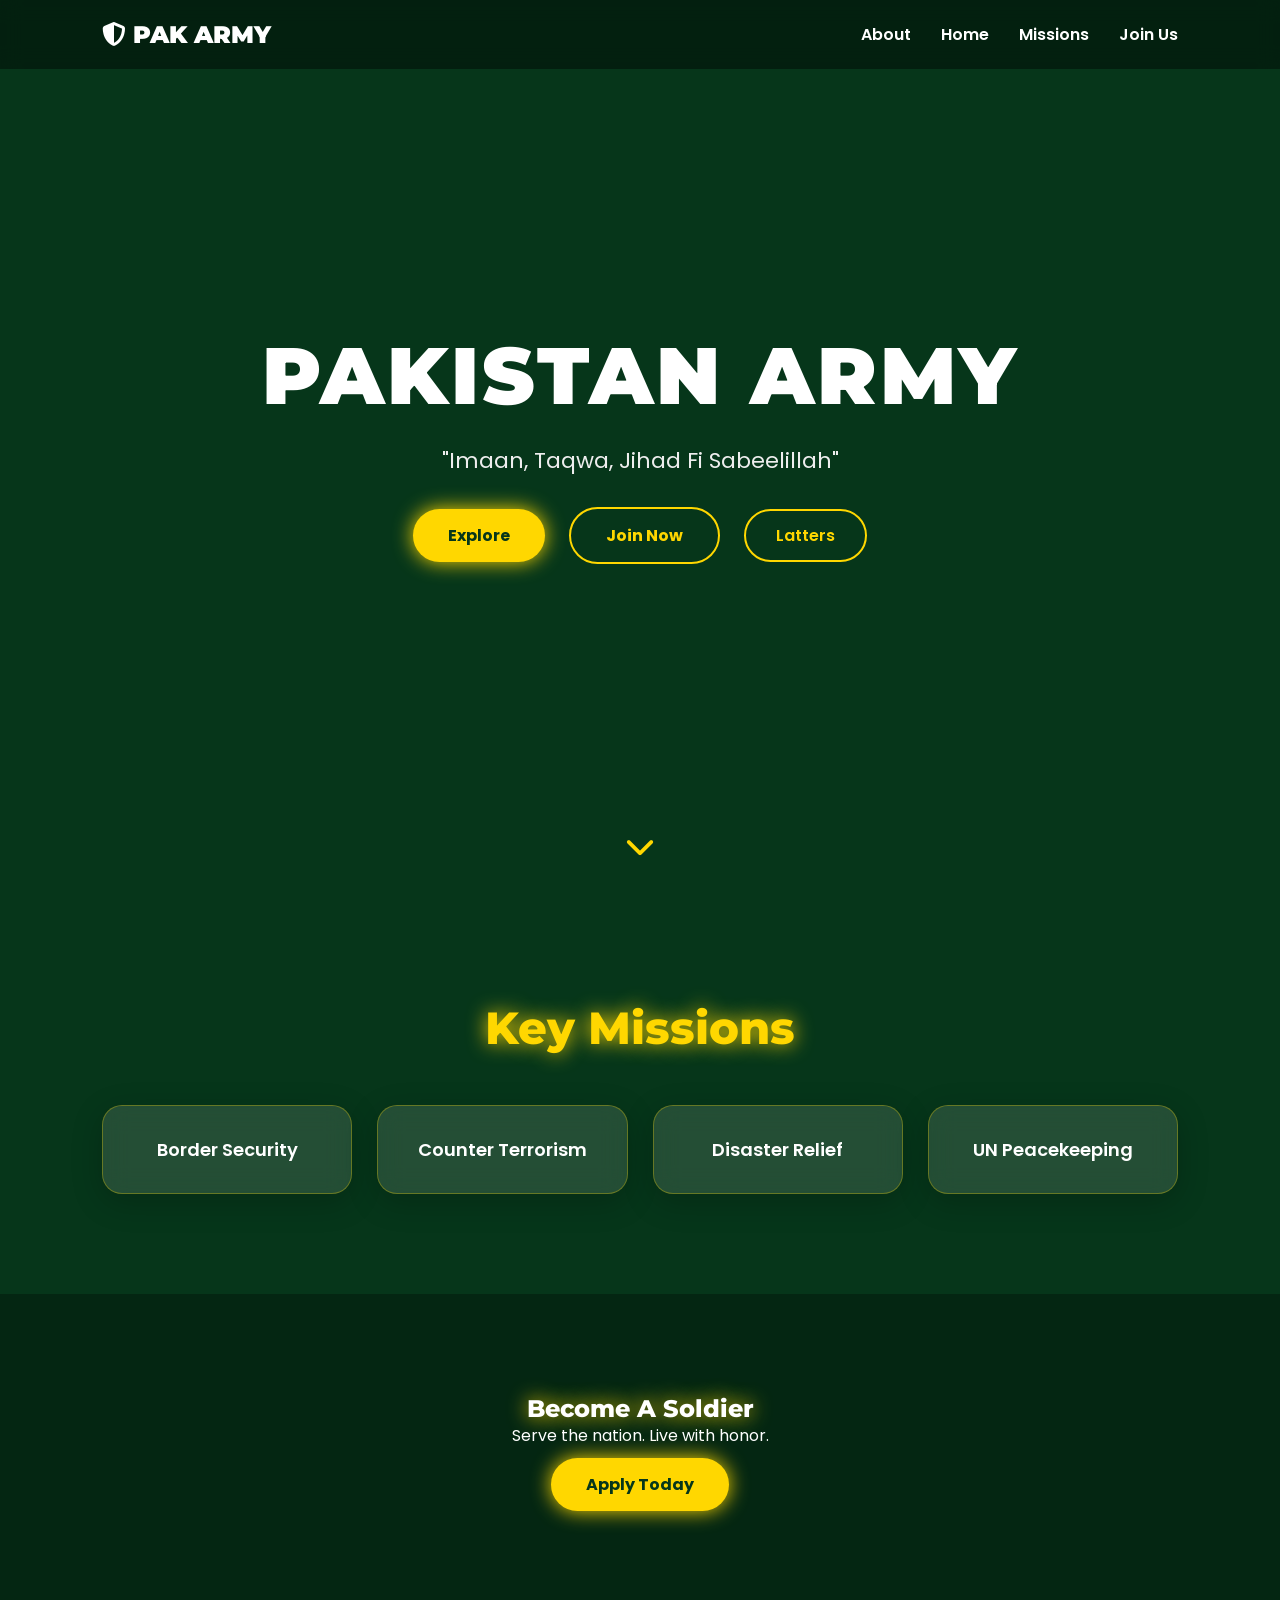
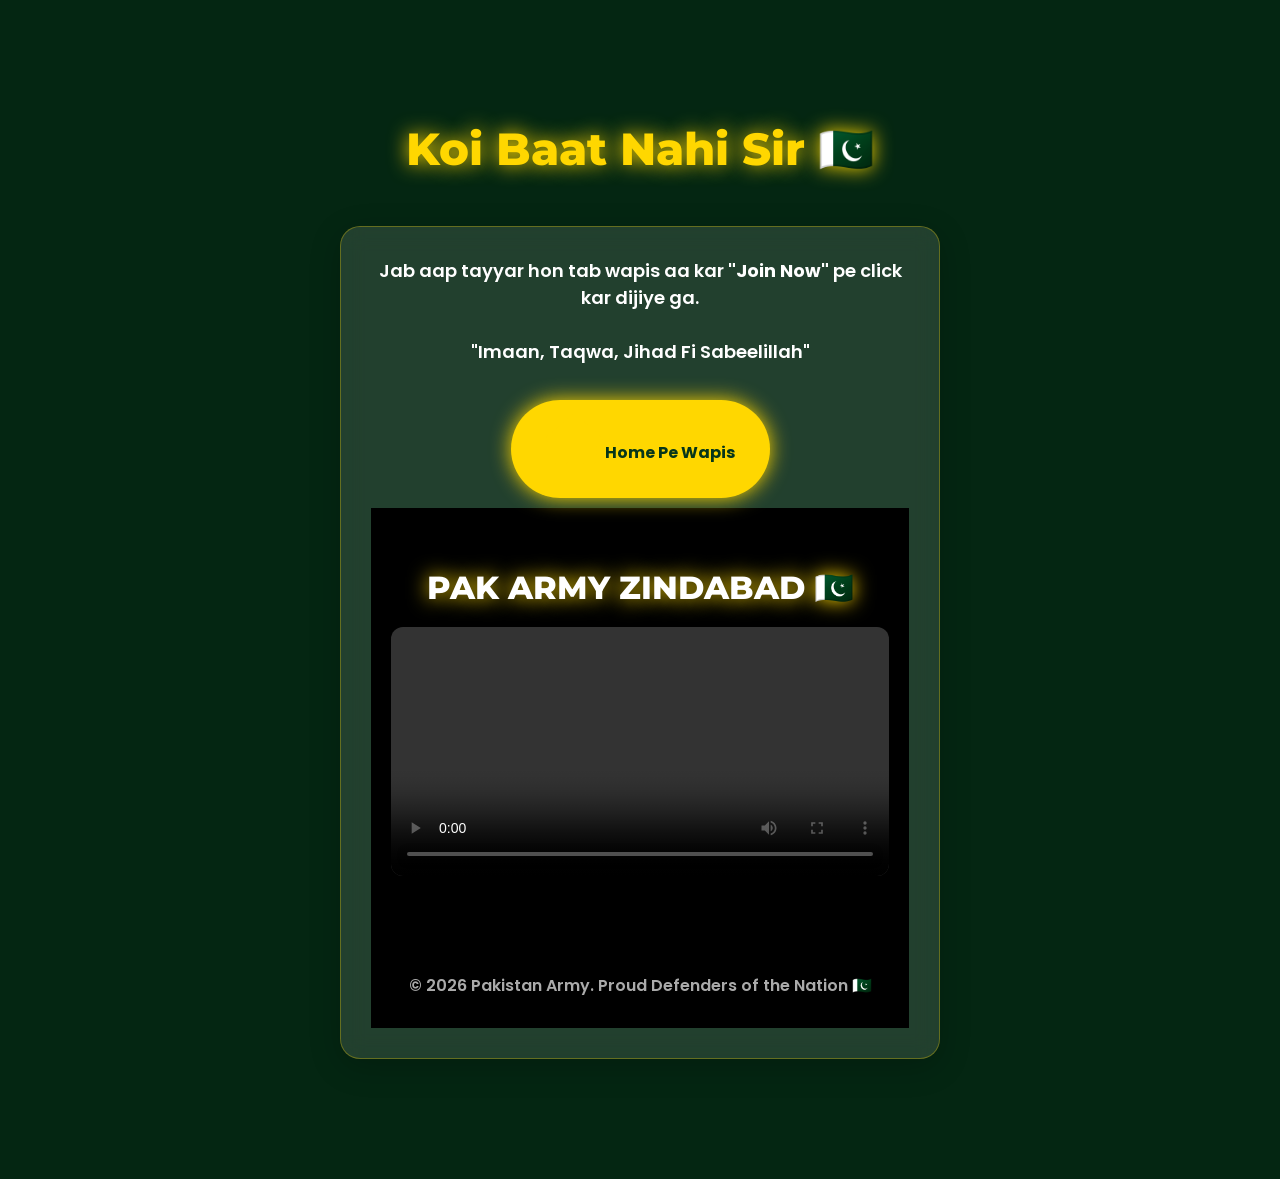
==== index.html @ 4fb8c0ec "Update index.html" ====
<!DOCTYPE html>
<html lang="en">
<head>
<meta charset="UTF-8">
<meta name="viewport" content="width=device-width, initial-scale=1.0">
<title>Pakistan Army - Defenders of Nation</title>
<link rel="stylesheet" href="style.css">
<link href="https://fonts.googleapis.com/css2?family=Montserrat:wght@700;900&family=Poppins:wght@300;400;600&display=swap" rel="stylesheet">
    <link href="https://fonts.googleapis.com/css2?family=Montserrat:wght@800&family=Rajdhani:wght@700&display=swap" rel="stylesheet">
  <link rel="stylesheet" href="https://cdnjs.cloudflare.com/ajax/libs/font-awesome/6.5.0/css/all.min.css">
</head>
<body>
<!-- Background Slideshow -->
<div class="bg-slideshow"></div>
<!-- NAVBAR -->
<header>
  <nav class="navbar">
    <div class="logo"><i class="fa-solid fa-shield-halved"></i> PAK ARMY</div>
    <ul class="nav-links">
     <li><a href="/Army/about.html">About</a></li>
      <li><a href="#home">Home</a></li>
      <li><a href="#missions">Missions</a></li>
      <li><a href="#join">Join Us</a></li>
    </ul>
  </nav>
</header>

<!-- HERO SECTION -->
<section id="home" class="hero">
  <div class="overlay"></div>
  <div class="hero-content">
    <h1>PAKISTAN <span>ARMY</span></h1>
    <p>"Imaan, Taqwa, Jihad Fi Sabeelillah"</p>
    <div class="hero-buttons">
  <a href="/Army/about.html" class="btn btn-glow">Explore</a>
  <a href="join.html" class="btn btn-outline">Join Now</a>
      <a href="#later" class="btn btn-later">Latters</a>
    </div>
  </div>
  <div class="scroll-down"><i class="fa-solid fa-chevron-down"></i></div>
</section>


<!-- MISSIONS -->
<section id="missions" class="missions">
  <h2 class="section-title">Key Missions</h2>
  <div class="mission-grid">
  <div class="mission-item glass-card">Border Security</div>
<div class="mission-item glass-card">Counter Terrorism</div>
 <div class="mission-item glass-card">Disaster Relief</div>
   <div class="mission-item glass-card">UN Peacekeeping</div>
  </div>
</section>

<!-- JOIN -->
<section id="join" class="join">
  <h2>Become A Soldier</h2>
  <p>Serve the nation. Live with honor.</p>
  <a href="#" class="btn btn-glow">Apply Today</a>
</section>
  <!-- I LATTERS SECTION -->
<section id="later" class="join" style="min-height:60vh; padding:100px 20px; text-align:center;">
  <h2 class="section-title">Koi Baat Nahi Sir 🇵🇰</h2>
  <div class="glow-card glass-card" style="max-width:600px; margin:20px auto;">
    <p style="font-size:18px;">
      Jab aap tayyar hon tab wapis aa kar <b>"Join Now"</b> pe click kar dijiye ga. <br><br>
      "Imaan, Taqwa, Jihad Fi Sabeelillah"
    </p>
    <br>
  <a href="#" class="btn btn-glow"><i class="fa-solid fa-house"></i> Home Pe Wapis</a>
 <!-- VIDEO SECTION -->
<section class="video-section">
  <h2>PAK ARMY ZINDABAD 🇵🇰</h2>
  <video controls playsinline>
  <source src="hamid-khan.mp4" type="video/mp4">
   </video>
</section>
<!-- FOOTER -->
<footer>
  <p>© 2026 Pakistan Army. Proud Defenders of the Nation 🇵🇰</p>
  </div>
</section>

</footer>

<script src="script.js"></script>
</body>
    </html>
---- style.css ----
/* ========== VIP HD EFFECT ========== */
:root {
  --gold: #FFD700;
  --dark-green: #001a0f;
  --glow: 0 0 15px var(--gold), 0 0 30px var(--gold);
}

/* VIP MOTA FONT + GOLDEN GLOW */
h1, h2, .logo {
  font-family: 'Montserrat', sans-serif;
  font-weight: 800;
  text-shadow: var(--glow);
  color: #FFFFFF;
}

/* BUTTON GLOW HOVER */
.btn-glow {
  box-shadow: 0 0 10px var(--gold);
  transition: all 0.3s ease;
}
.btn-glow:hover {
  transform: scale(1.05);
  box-shadow: var(--glow);
  background: var(--gold);
  color: var(--dark-green);
}
:root{
  --green: #06361A;
  --gold: #FFD700;
  --white: #ffffff;
  --glow: 0 0 20px var(--gold);
}
*{margin:0;padding:0;box-sizing:border-box;scroll-behavior:smooth;}
body{font-family:'Poppins',sans-serif;background:var(--green);color:var(--white);overflow-x:hidden;}

/* NAVBAR */
.navbar{display:flex;justify-content:space-between;align-items:center;padding:20px 8%;background:rgba(0,0,0,0.4);position:fixed;width:100%;z-index:1000;backdrop-filter:blur(10px);}
.logo{font-family:'Montserrat';font-size:24px;font-weight:900;color:#FFFFFF;text-shadow:none;}
.nav-links{list-style:none;display:flex;gap:30px;}
.nav-links a{color:var(--white);text-decoration:none;font-weight:600;transition:0.3s;}
.nav-links a:hover{color:var(--gold);text-shadow:var(--glow);}

/* HERO */
.hero{height:100vh;display:flex;align-items:center;justify-content:center;text-align:center;position:relative;
background:linear-gradient(rgba(6,54,26,0.85), rgba(6,54,26,0.85)), url('army-bg.jpg') center/cover fixed;
animation: zoomBg 20s infinite alternate;}
@keyframes zoomBg{from{background-size:100%}to{background-size:110%}}
.overlay{position:absolute;top:0;left:0;width:100%;height:100%;background:radial-gradient(circle,transparent 20%,var(--green) 100%);}
.hero-content{z-index:2;animation:fadeUp 1.5s ease;}
.hero h1 {font-family:'Montserrat';font-size:80px;font-weight:900;letter-spacing:3px;text-shadow:none;}
.hero h1 span{color:#FFFFFF;text-shadow:none;animation: none;}
@keyframes flicker{0%,100%{opacity:1}50%{opacity:0.7}}
.hero p{font-size:22px;margin:20px 0;color:#eee;}
.btn{padding:14px 35px;border-radius:50px;text-decoration:none;font-weight:700;margin:10px;display:inline-block;transition:0.4s;}
.btn-glow{background:var(--gold);color:var(--green);box-shadow:var(--glow);}
.btn-glow:hover{transform:scale(1.1);box-shadow:0 0 40px var(--gold);}
.btn-outline{border:2px solid var(--gold);color:var(--gold);}
.btn-outline:hover{background:var(--gold);color:var(--green);}
.scroll-down{position:absolute;bottom:30px;font-size:30px;color:var(--gold);animation:bounce 2s infinite;}
@keyframes bounce{0%,100%{transform:translateY(0)}50%{transform:translateY(15px)}}
@keyframes fadeUp{from{opacity:0;transform:translateY(50px)}to{opacity:1;transform:translateY(0)}}

/* SECTIONS */
.section-title{text-align:center;font-family:'Montserrat';font-size:45px;margin-bottom:50px;color:var(--gold);text-shadow:var(--glow);}
.about,.missions,.join{padding:100px 8%;}
.cards{display:grid;grid-template-columns:repeat(auto-fit,minmax(280px,1fr));gap:30px;}
.glow-card{background:rgba(255,255,255,0.05);padding:40px;border-radius:20px;text-align:center;border:1px solid rgba(255,215,0,0.2);transition:0.4s;}
.glow-card:hover{transform:translateY(-15px);box-shadow:var(--glow);border-color:var(--gold);}
.glow-card i{font-size:50px;color:var(--gold);margin-bottom:20px;}
.mission-grid{display:grid;grid-template-columns:repeat(auto-fit,minmax(220px,1fr));gap:25px;}
.mission-item{background:linear-gradient(135deg,var(--gold),#ffea80);color:var(--green);padding:30px;border-radius:15px;text-align:center;font-weight:700;font-size:18px;transition:0.4s;}
.mission-item:hover{transform:scale(1.05) rotate(-2deg);box-shadow:var(--glow);}
.join{text-align:center;background:rgba(0,0,0,0.3);}
footer{text-align:center;padding:30px;background:#000;color:#aaa;}

@media(max-width:768px){.hero h1{font-size:45px}}
.btn-later {
    background: transparent;
    border: 2px solid var(--gold);
    color: var(--gold);
    padding: 12px 30px;
    border-radius: 50px;
    font-weight: 600;
    transition: all 0.3s ease;
    margin-left: 10px; 
}

.btn-later:hover {
    background: var(--gold);
    color: var(--dark-bg);
    box-shadow: 0 0 20px var(--gold);
}
/* ========== MOBILE RESPONSIVE FIX ========== */
@media (max-width: 768px) {
  
  /* Navbar Mobile */
  .navbar {
    flex-direction: column;
    padding: 15px 10px;
  }
  .logo {
    font-size: 1.5rem;
    margin-bottom: 10px;
  }
  .nav-links {
    display: flex;
    flex-direction: row; /* mobile me bhi line me rahen */
    flex-wrap: wrap; /* jagah kam ho to neeche aa jaye */
    justify-content: center;
    width: 100%;
    gap: 15px;
  }
  .nav-links li {
    margin: 0;
  }
  .nav-links a {
    font-size: 0.9rem;
    padding: 8px 12px;
  }

  /* Hero Section Mobile */
  .hero-content h1 {
    font-size: 2.2rem;
  }
  .hero-content p {
    font-size: 1rem;
  }

  /* Buttons Mobile */
  .hero-btns {
    flex-direction: column;
    gap: 15px;
  }

  /* Cards Mobile */
  .glow-card {
    padding: 25px 20px !important;
    margin: 20px 10px !important;
  }
}
/* ========== STEP 3: GLASS EFFECT FIXED ========== */
.glass-card {
  background: rgba(255, 255, 255, 0.12);
  backdrop-filter: blur(12px);
  -webkit-backdrop-filter: blur(12px);
  border: 1px solid rgba(255, 215, 0, 0.3);
  border-radius: 20px;
  padding: 30px;
  transition: all 0.4s ease;
  box-shadow: 0 8px 32px 0 rgba(0, 0, 0, 0.2);
  color: #fff; /* Text white kar diya */
  text-align: center;
  font-weight: 600;
}

.glass-card:hover {
  transform: translateY(-10px);
  background: rgba(255, 215, 0, 0.15); /* Hover pe golden */
  border: 1px solid var(--gold);
  box-shadow: var(--glow);
  color: var(--gold); /* Hover pe text golden */
    }
.video-section{
  padding:60px 20px;
  text-align:center;
  background:#000;
}
.video-section h2{
  font-family:'Montserrat';
  font-size:32px;
  margin-bottom:20px;
  color:#FFFFFF;
}
.video-section video{
  width:100%;
  max-width:900px;
  border-radius:12px;
}
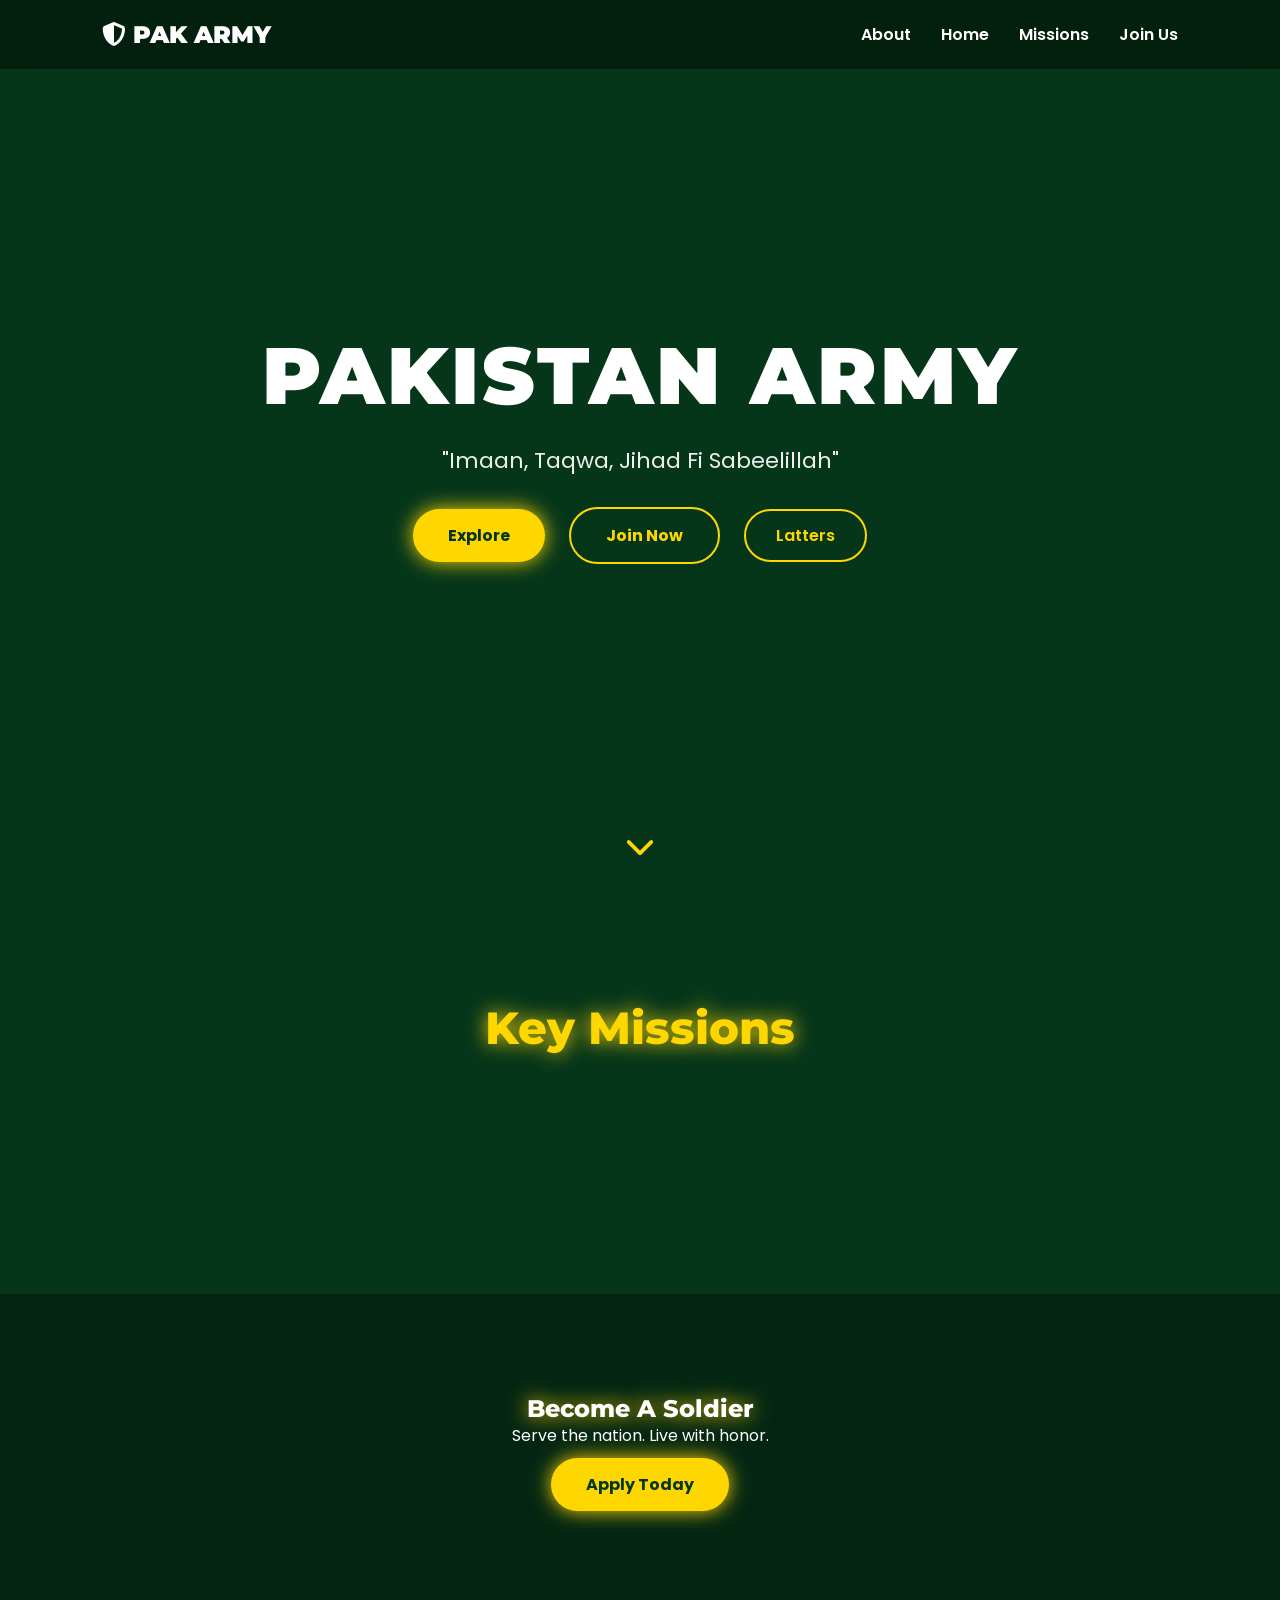
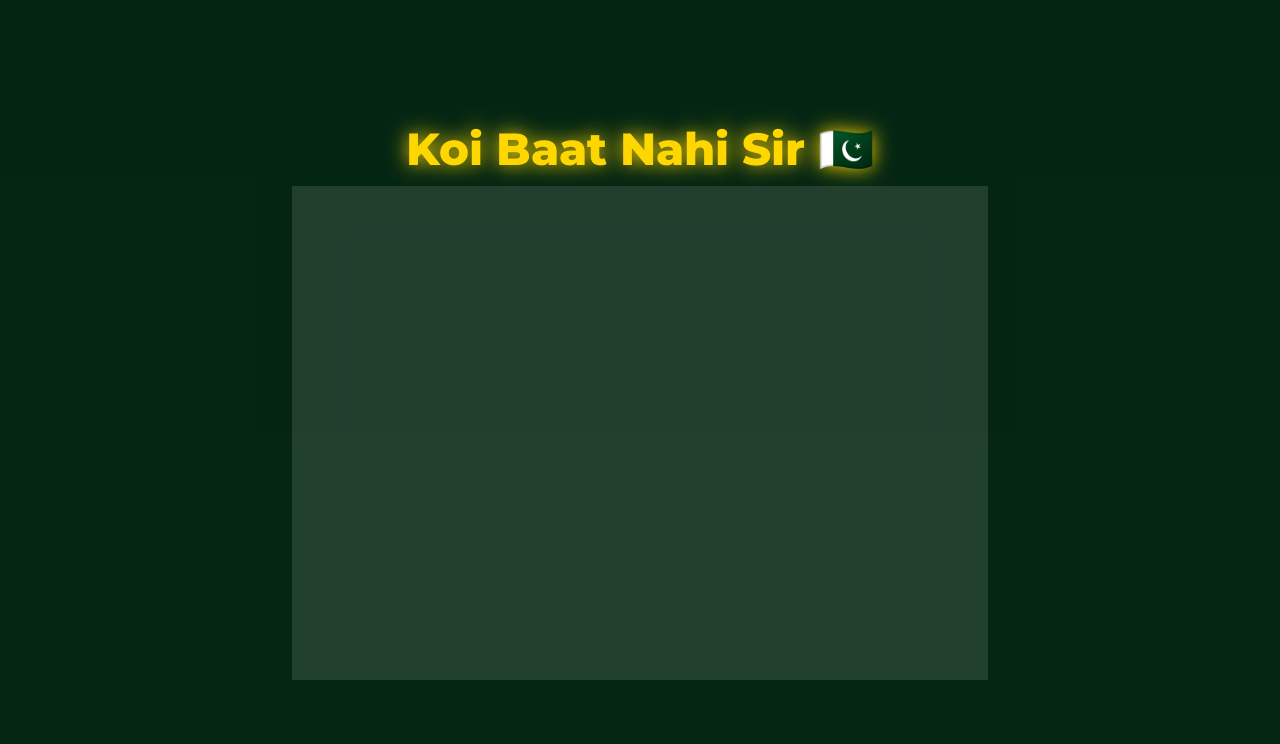
==== commit 23b7807c: "Remove video section from index.html Removed video section from the index.html file." ====
--- a/index.html
+++ b/index.html
@@ -68,13 +68,7 @@
     </p>
     <br>
   <a href="#" class="btn btn-glow"><i class="fa-solid fa-house"></i> Home Pe Wapis</a>
- <!-- VIDEO SECTION -->
-<section class="video-section">
-  <h2>PAK ARMY ZINDABAD 🇵🇰</h2>
-  <video controls playsinline>
-  <source src="hamid-khan.mp4" type="video/mp4">
-   </video>
-</section>
+
 <!-- FOOTER -->
 <footer>
   <p>© 2026 Pakistan Army. Proud Defenders of the Nation 🇵🇰</p>
--- a/style.css
+++ b/style.css
@@ -42,10 +42,9 @@
 
 /* HERO */
 .hero{height:100vh;display:flex;align-items:center;justify-content:center;text-align:center;position:relative;
-background:linear-gradient(rgba(6,54,26,0.85), rgba(6,54,26,0.85)), url('army-bg.jpg') center/cover fixed;
+background:transparent;
 animation: zoomBg 20s infinite alternate;}
 @keyframes zoomBg{from{background-size:100%}to{background-size:110%}}
-.overlay{position:absolute;top:0;left:0;width:100%;height:100%;background:radial-gradient(circle,transparent 20%,var(--green) 100%);}
 .hero-content{z-index:2;animation:fadeUp 1.5s ease;}
 .hero h1 {font-family:'Montserrat';font-size:80px;font-weight:900;letter-spacing:3px;text-shadow:none;}
 .hero h1 span{color:#FFFFFF;text-shadow:none;animation: none;}
@@ -176,3 +175,24 @@
   max-width:900px;
   border-radius:12px;
 }
+/* Background Slideshow */
+.bg-slideshow {
+  position: fixed;
+  top: 0;
+  left: 0;
+  width: 100%;
+  height: 100%;
+  z-index: -1;
+  background-size: cover;
+  background-position: center;
+  animation: slideShow 25s infinite;
+}
+
+@keyframes slideShow {
+ 0%   { background-image: url('bg1.jpg'); }
+ 20%  { background-image: url('bg2.jpg'); }
+ 40%  { background-image: url('bg3.jpg'); }
+ 60%  { background-image: url('bg4.jpg'); }
+ 80%  { background-image: url('bg5.jpg'); }
+ 100% { background-image: url('bg1.jpg'); }
+}
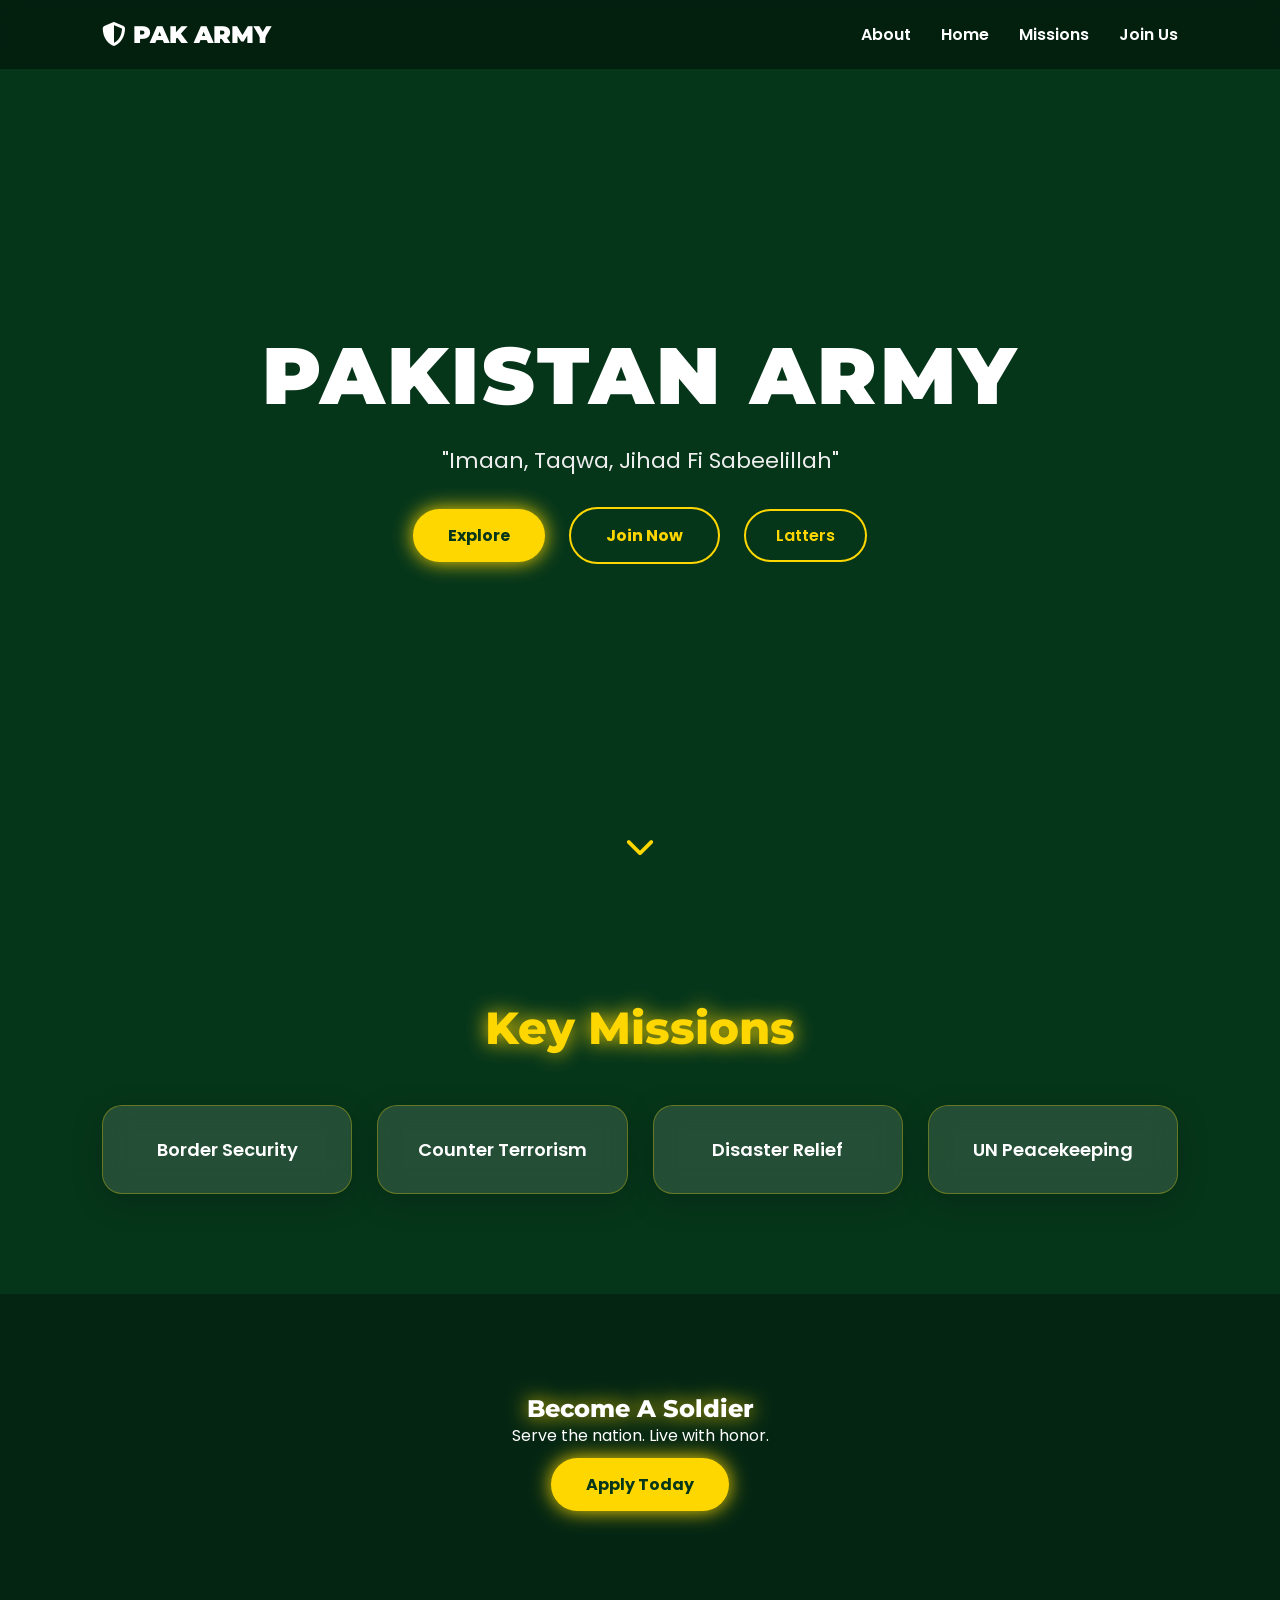
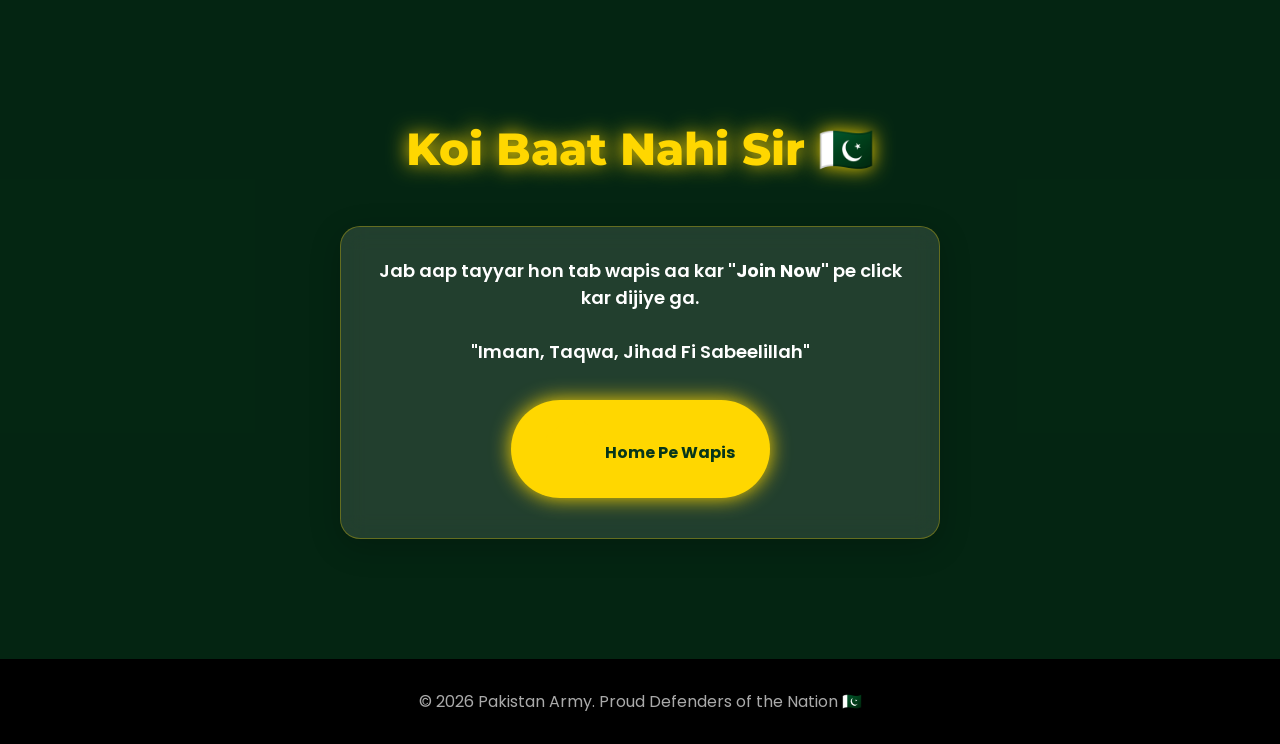
==== commit ba511ba7: "Update index.html" ====
--- a/index.html
+++ b/index.html
@@ -68,15 +68,10 @@
     </p>
     <br>
   <a href="#" class="btn btn-glow"><i class="fa-solid fa-house"></i> Home Pe Wapis</a>
-
+</section>   
 <!-- FOOTER -->
 <footer>
   <p>© 2026 Pakistan Army. Proud Defenders of the Nation 🇵🇰</p>
-  </div>
-</section>
-
-</footer>
-
 <script src="script.js"></script>
 </body>
     </html>
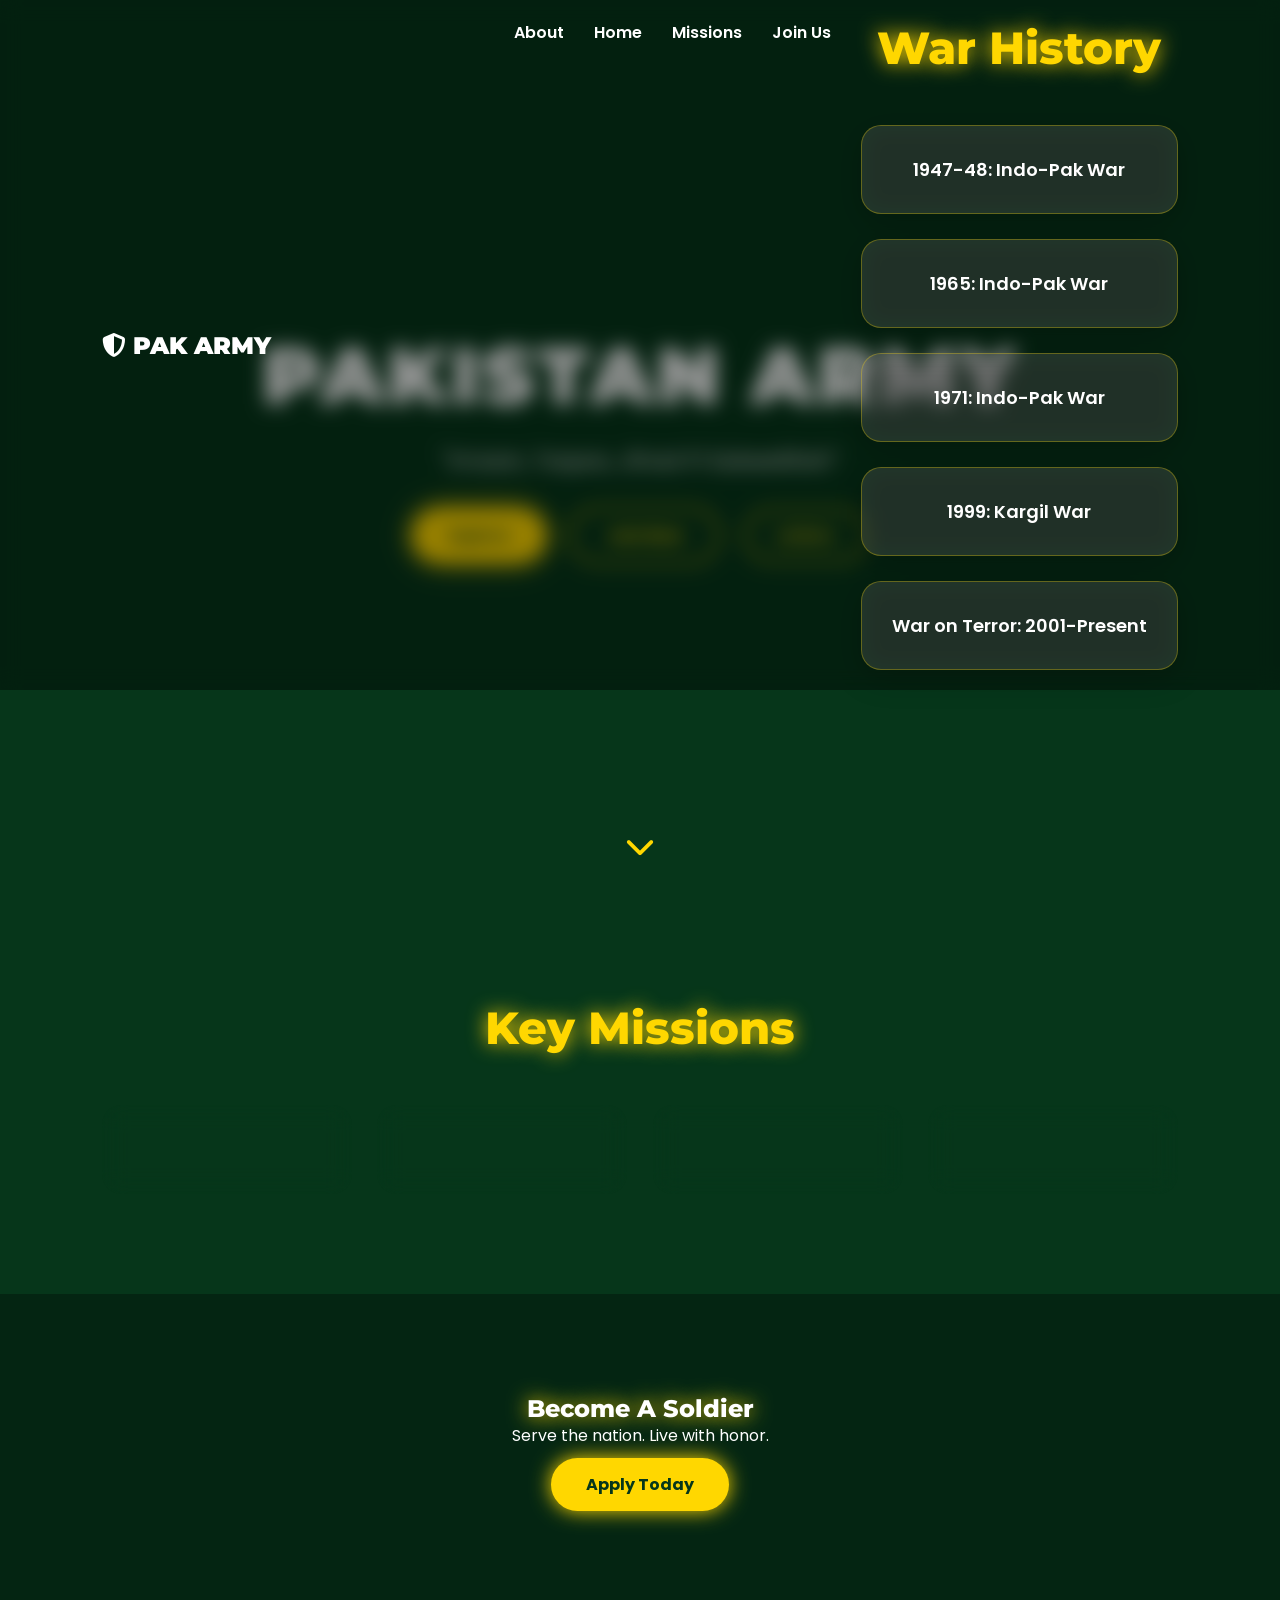
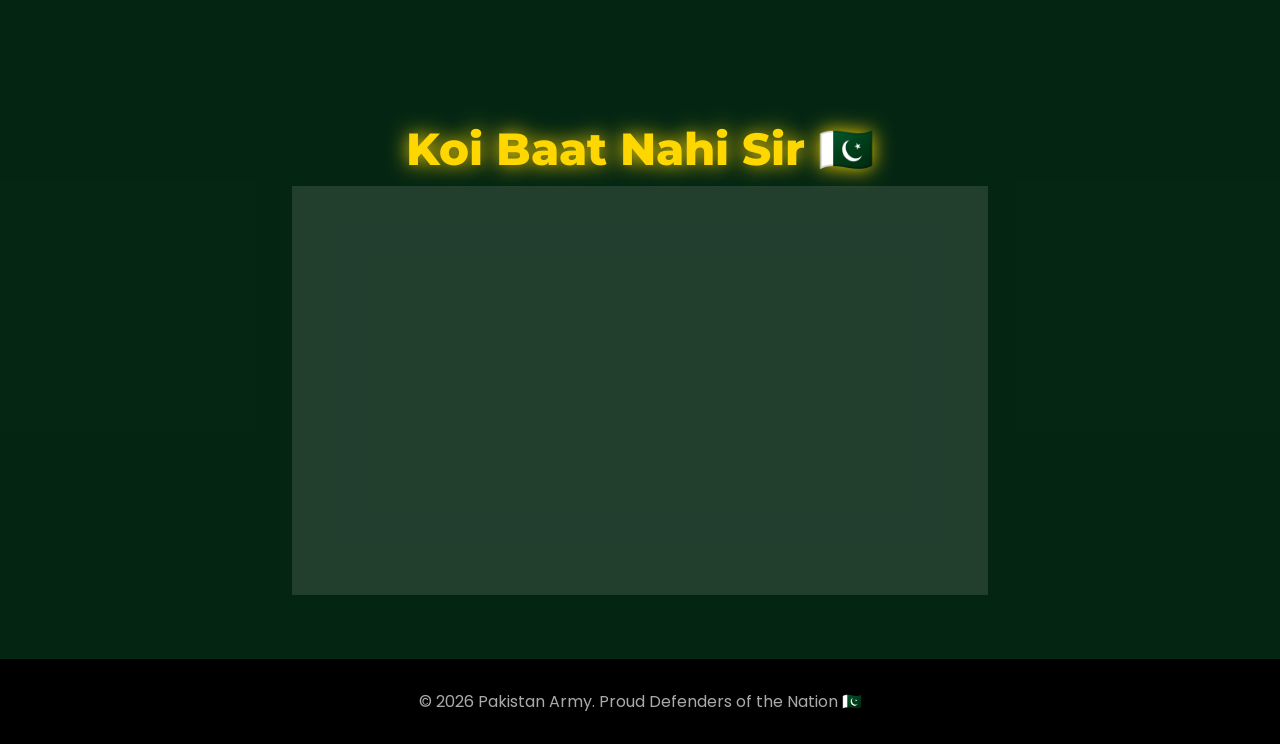
==== commit 5b919697: "Update index.html" ====
--- a/index.html
+++ b/index.html
@@ -20,7 +20,18 @@
      <li><a href="/Army/about.html">About</a></li>
       <li><a href="#home">Home</a></li>
       <li><a href="#missions">Missions</a></li>
-      <li><a href="#join">Join Us</a></li>
+     <li><a href="#join">Join Us</a></li>
+    <!-- WARS SECTION -->
+<section id="wars" class="wars">
+  <h2 class="section-title">War History</h2>
+  <div class="mission-grid">
+    <div class="mission-item glass-card">1947-48: Indo-Pak War</div>
+    <div class="mission-item glass-card">1965: Indo-Pak War</div>
+    <div class="mission-item glass-card">1971: Indo-Pak War</div>
+    <div class="mission-item glass-card">1999: Kargil War</div>
+    <div class="mission-item glass-card">War on Terror: 2001-Present</div>
+  </div>
+</section>
     </ul>
   </nav>
 </header>
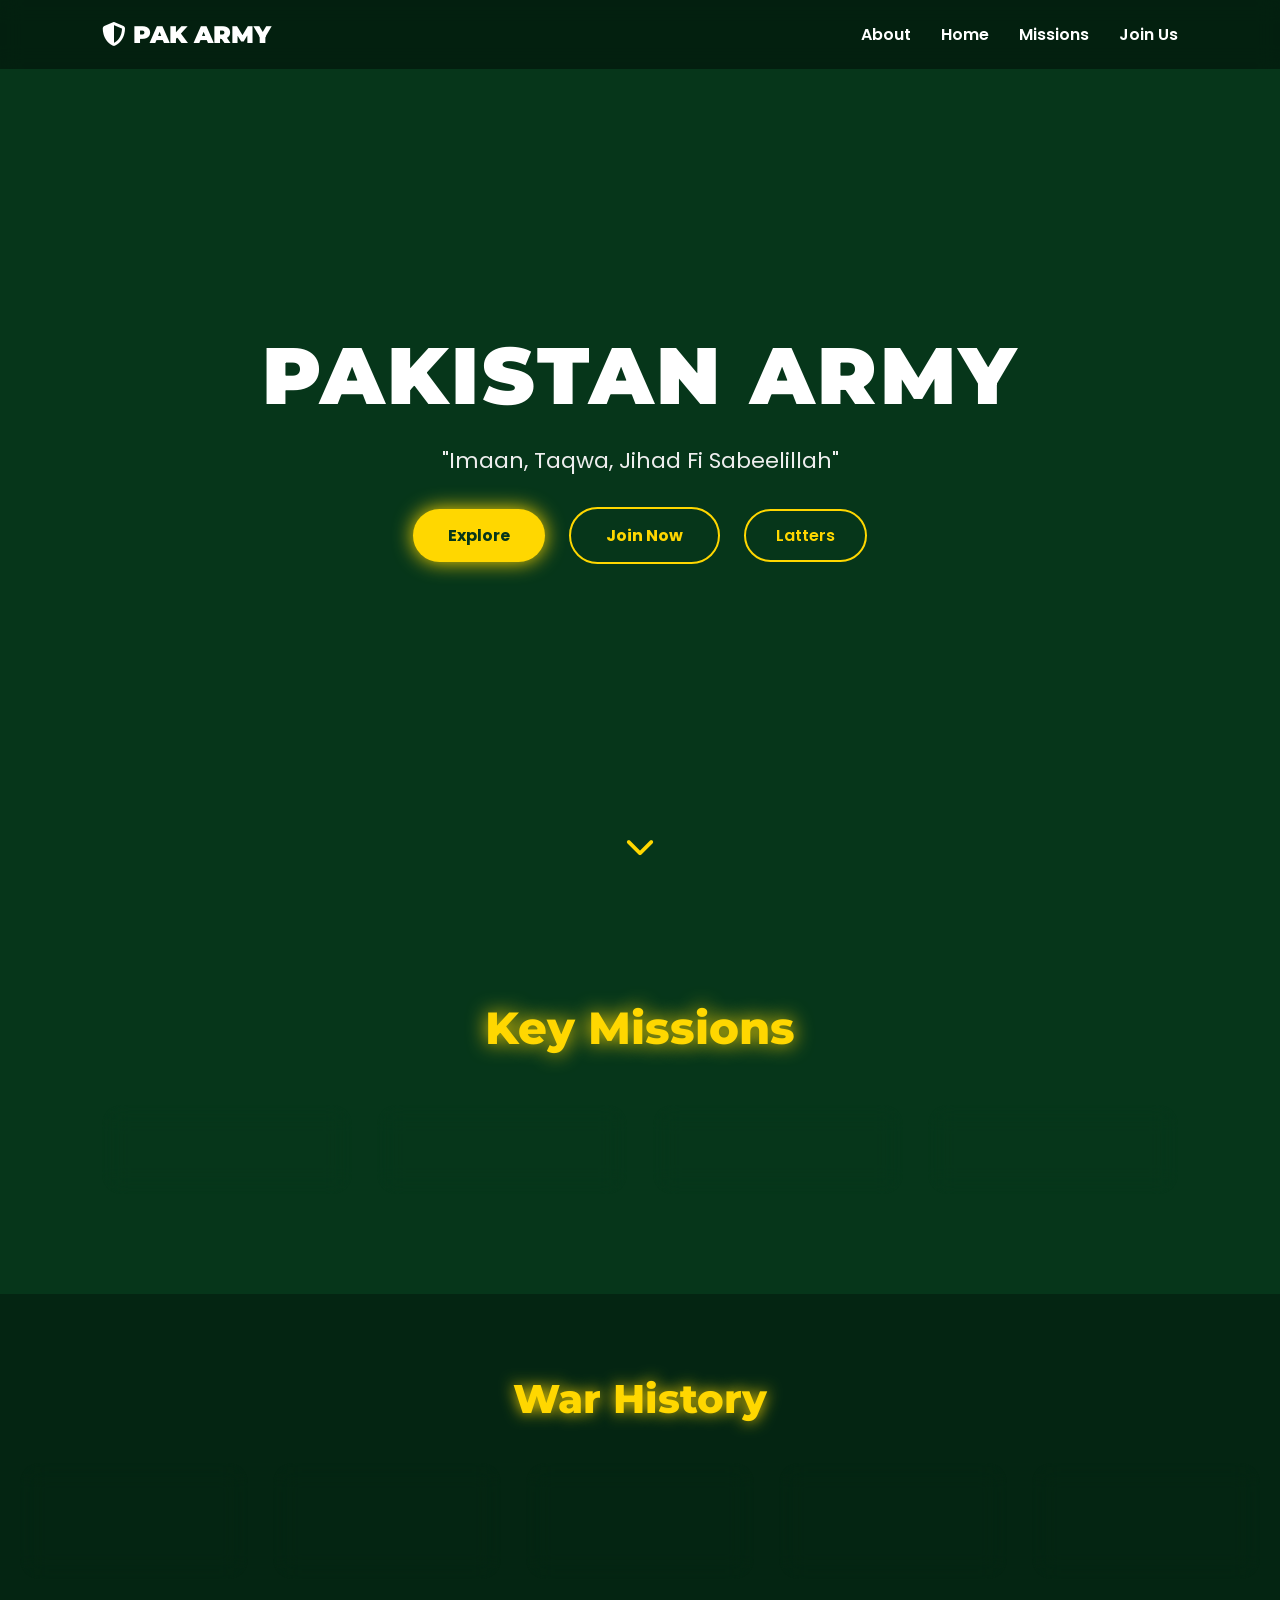
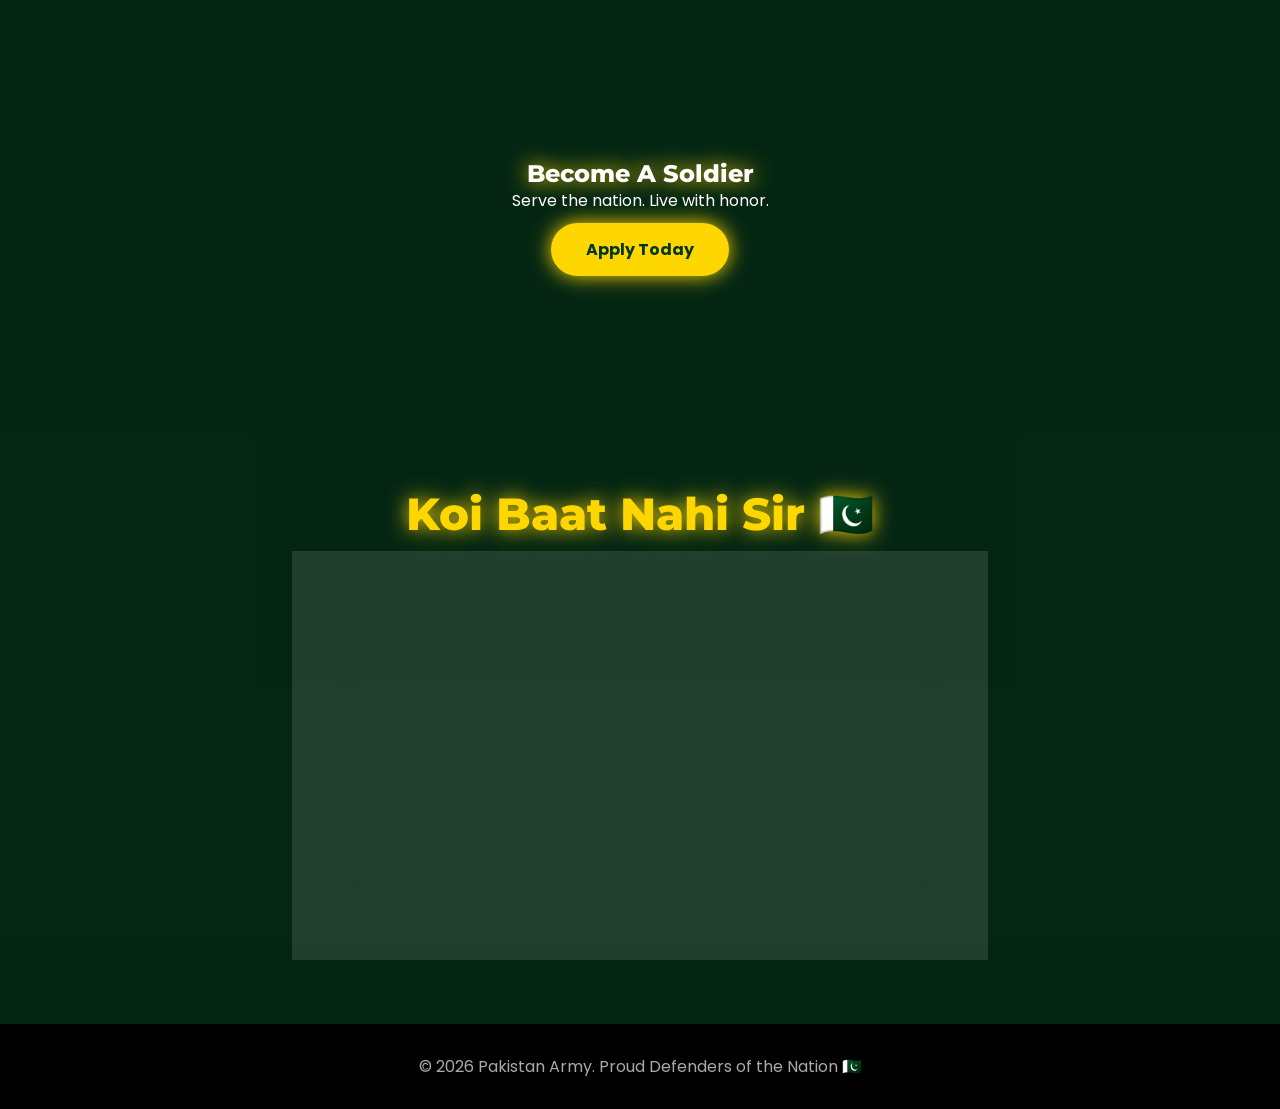
==== commit 699ec2df: "Update index.html" ====
--- a/index.html
+++ b/index.html
@@ -21,17 +21,7 @@
       <li><a href="#home">Home</a></li>
       <li><a href="#missions">Missions</a></li>
      <li><a href="#join">Join Us</a></li>
-    <!-- WARS SECTION -->
-<section id="wars" class="wars">
-  <h2 class="section-title">War History</h2>
-  <div class="mission-grid">
-    <div class="mission-item glass-card">1947-48: Indo-Pak War</div>
-    <div class="mission-item glass-card">1965: Indo-Pak War</div>
-    <div class="mission-item glass-card">1971: Indo-Pak War</div>
-    <div class="mission-item glass-card">1999: Kargil War</div>
-    <div class="mission-item glass-card">War on Terror: 2001-Present</div>
-  </div>
-</section>
+    
     </ul>
   </nav>
 </header>
@@ -62,7 +52,17 @@
    <div class="mission-item glass-card">UN Peacekeeping</div>
   </div>
 </section>
-
+<!-- WARS SECTION -->
+<section id="wars" class="wars">
+  <h2 class="section-title">War History</h2>
+  <div class="mission-grid">
+    <div class="mission-item glass-card">1947-48: Indo-Pak War</div>
+    <div class="mission-item glass-card">1965: Indo-Pak War</div>
+    <div class="mission-item glass-card">1971: Indo-Pak War</div>
+    <div class="mission-item glass-card">1999: Kargil War</div>
+    <div class="mission-item glass-card">War on Terror: 2001-Present</div>
+  </div>
+</section>
 <!-- JOIN -->
 <section id="join" class="join">
   <h2>Become A Soldier</h2>
--- a/style.css
+++ b/style.css
@@ -196,3 +196,5 @@
  80%  { background-image: url('bg5.jpg'); }
  100% { background-image: url('bg1.jpg'); }
 }
+.wars { padding: 80px 20px; text-align: center; background: rgba(0,0,0,0.3); }
+.wars .section-title { color: #FFD700; text-shadow: 0 0 15px #FFD700; font-size: 2.5rem; margin-bottom: 40px; }
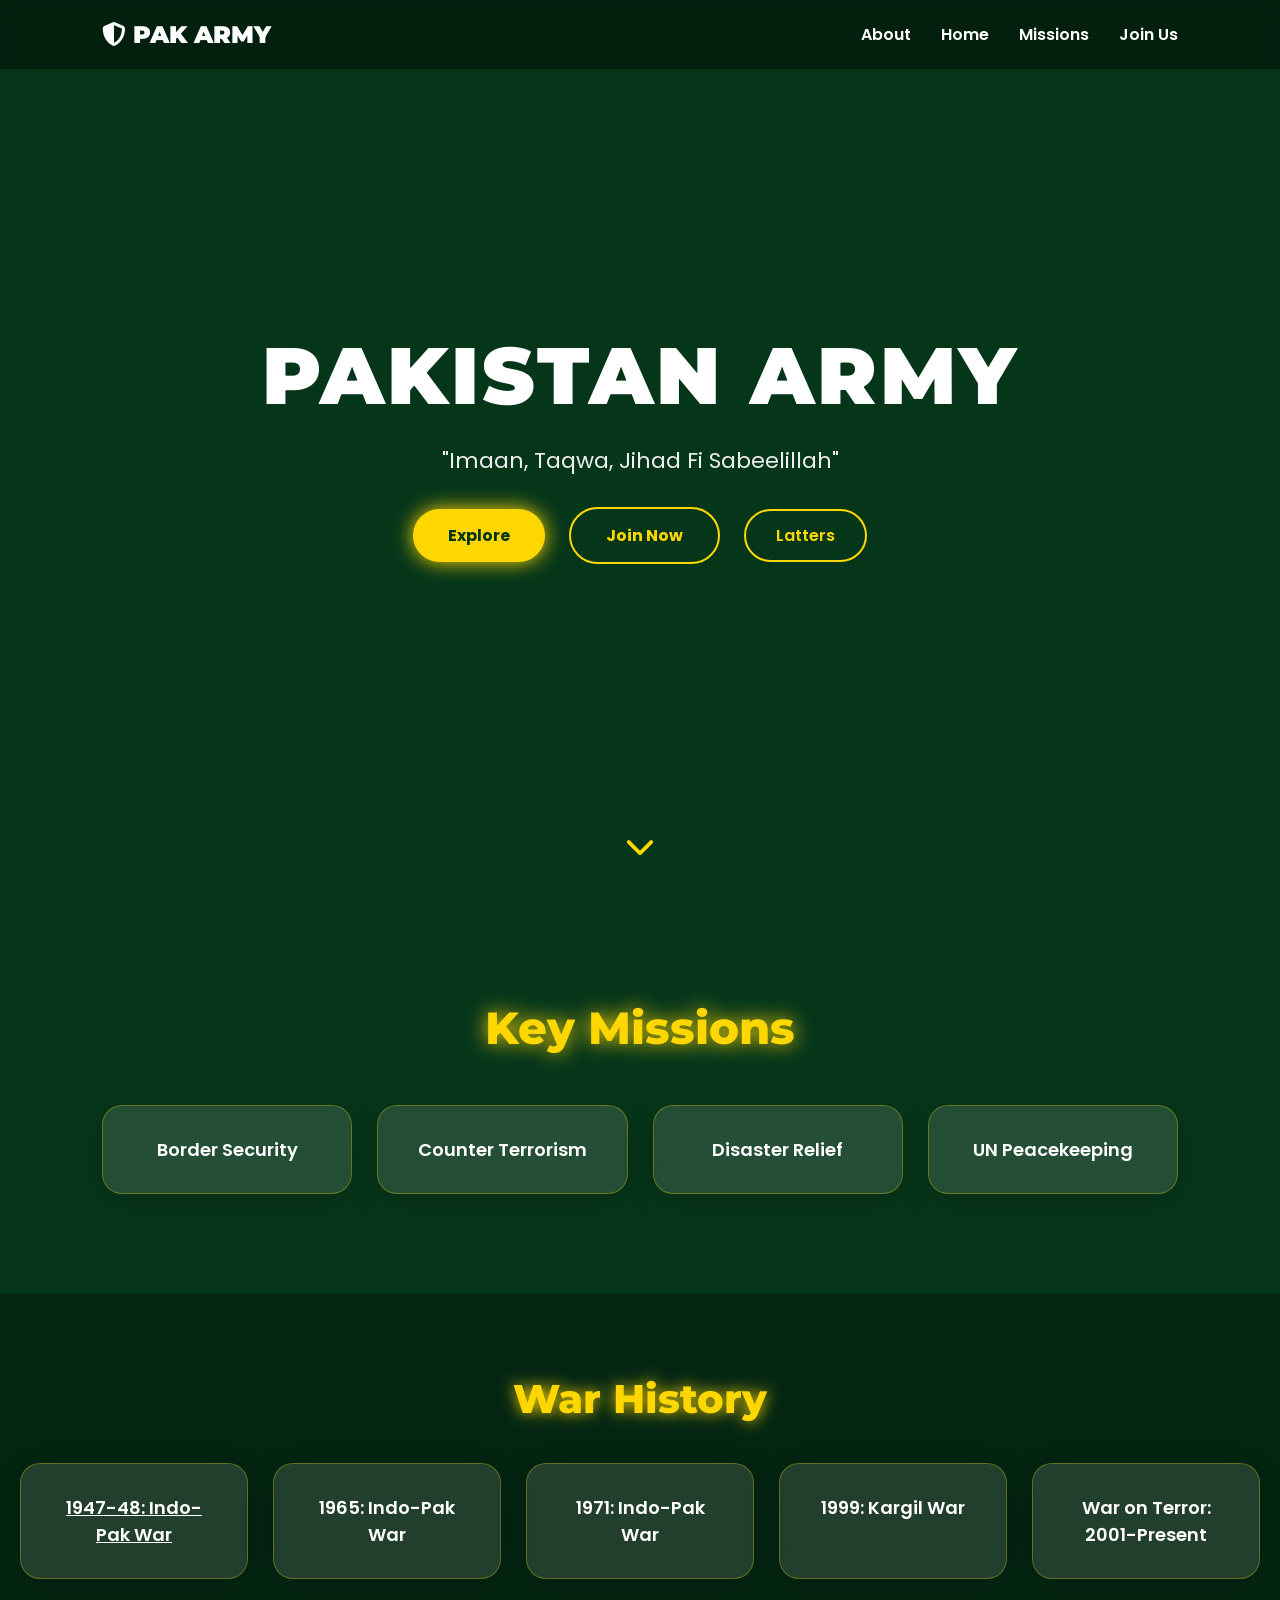
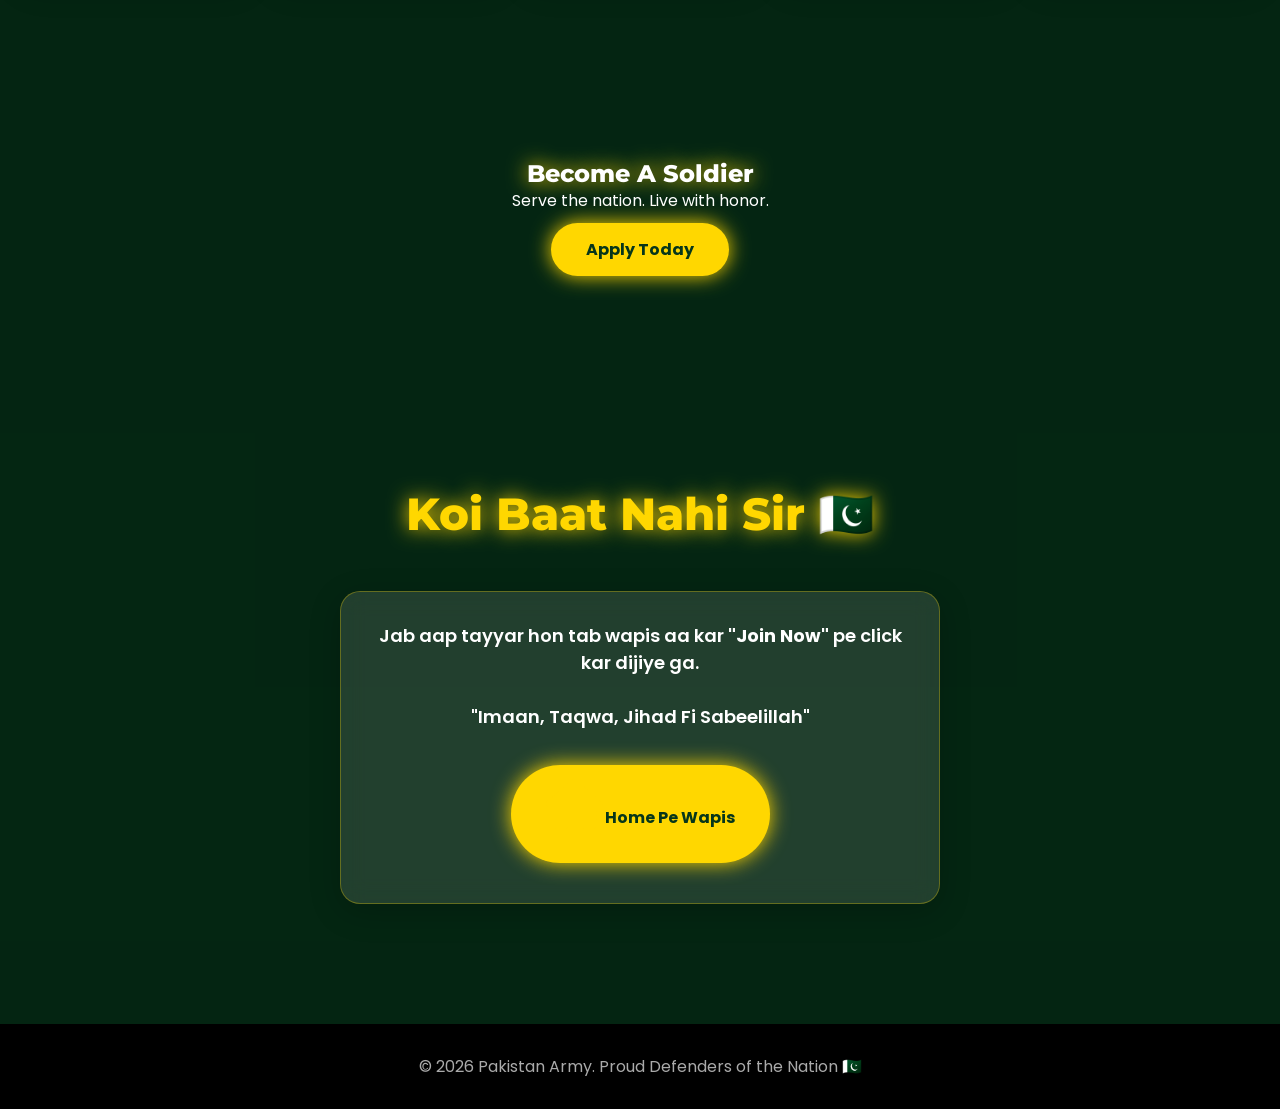
==== commit 415b662a: "Convert Indo-Pak War item to a clickable link Changed mission item for 1947-48 Indo-Pak War from a d" ====
--- a/index.html
+++ b/index.html
@@ -56,7 +56,7 @@
 <section id="wars" class="wars">
   <h2 class="section-title">War History</h2>
   <div class="mission-grid">
-    <div class="mission-item glass-card">1947-48: Indo-Pak War</div>
+    <a href="war-1947.html" class="mission-item glass-card">1947-48: Indo-Pak War</a>
     <div class="mission-item glass-card">1965: Indo-Pak War</div>
     <div class="mission-item glass-card">1971: Indo-Pak War</div>
     <div class="mission-item glass-card">1999: Kargil War</div>
